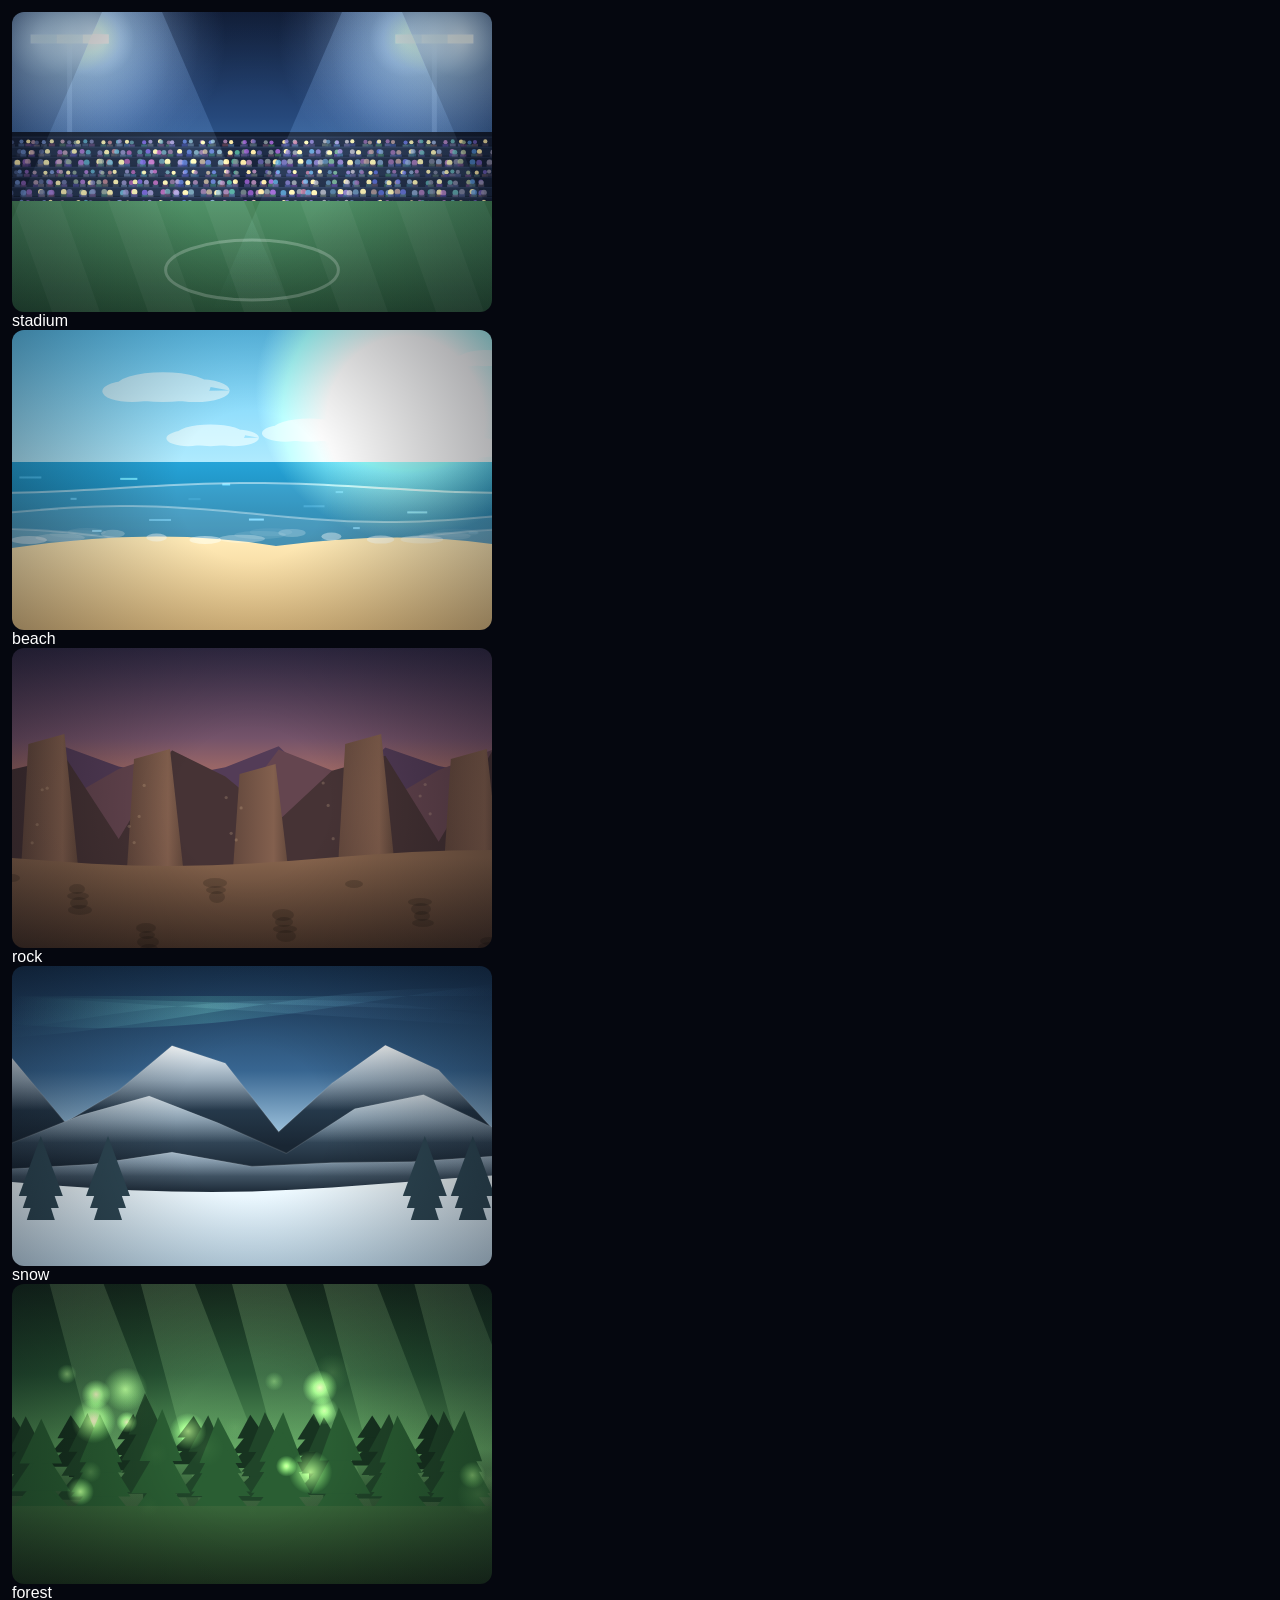
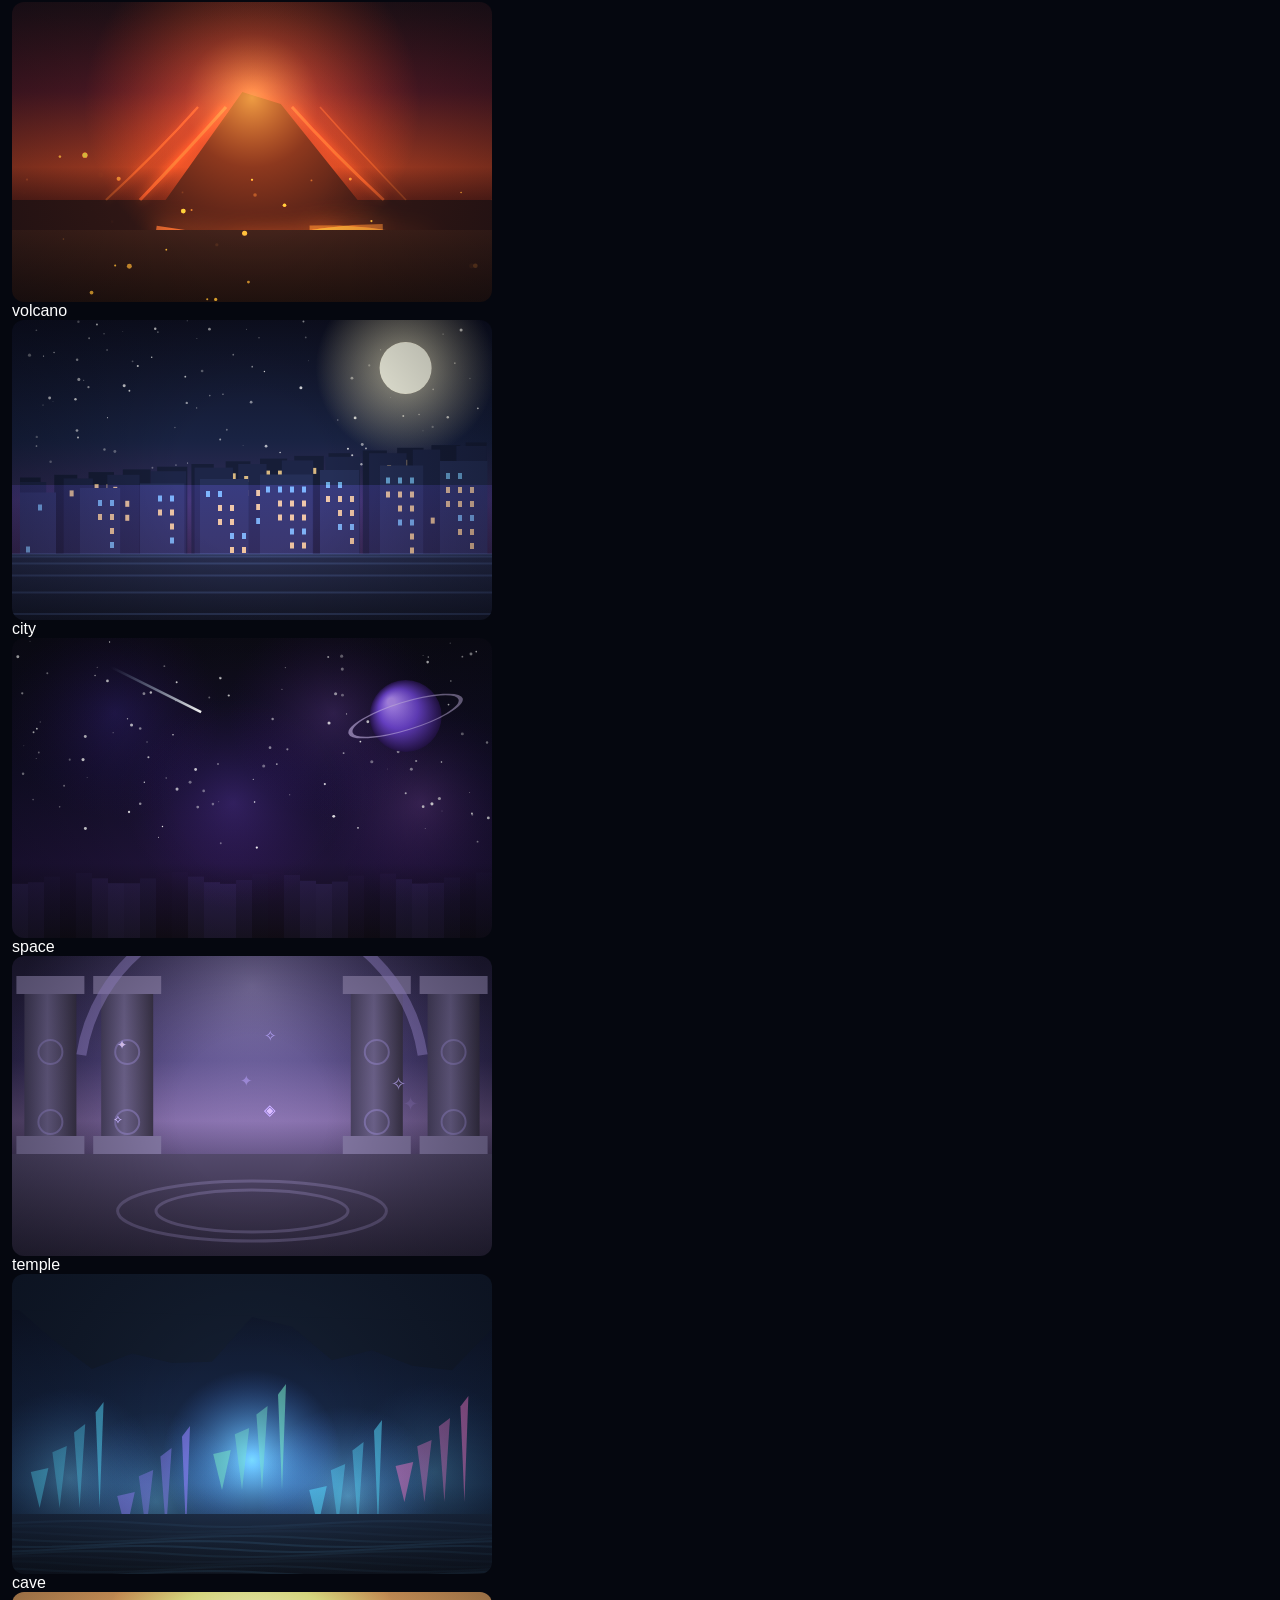
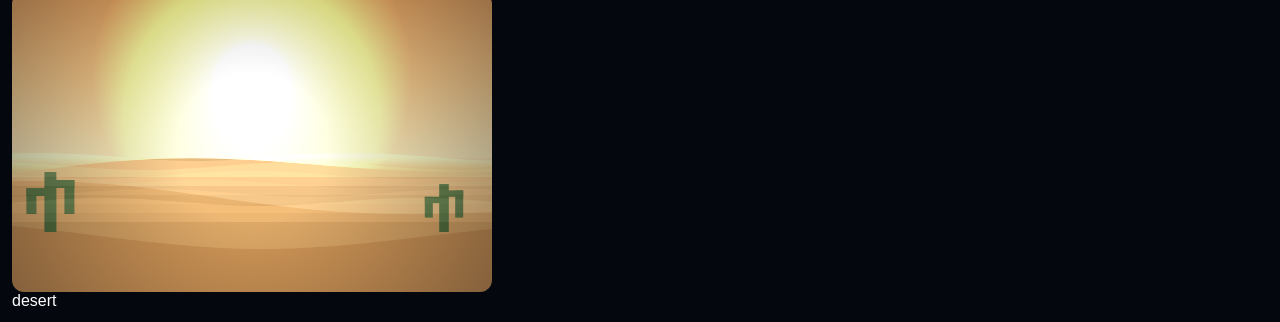
==== tools/scene_gallery.html @ 06742d49 "⚔️ 포켓몬 배틀 시뮬레이터: 1~9세대 1,025종 · 11개 배경 · 5가지 날씨 · 기술별 Canvas 연출" ====
<!doctype html><meta charset="utf-8">
<style>body{margin:0;background:#05070f;color:#fff;font-family:sans-serif;display:grid;grid-template-columns:repeat(3,480px);gap:12px;padding:12px}#g canvas{width:480px;height:300px;border-radius:12px;display:block}</style>
<div id="g"></div>
<script type="module">
import { Scene, STAGE_LIST } from '../js/scenes.js';
const g=document.getElementById('g');
const scenes=[];
for (const id of STAGE_LIST) {
  const d=document.createElement('div');
  d.innerHTML=`<canvas></canvas><div>${id}</div>`;
  g.appendChild(d);
  scenes.push(new Scene(d.querySelector('canvas'), id, 'clear', false, true, false));
}
window.__scenes=scenes;
window.ready=true;
</script>
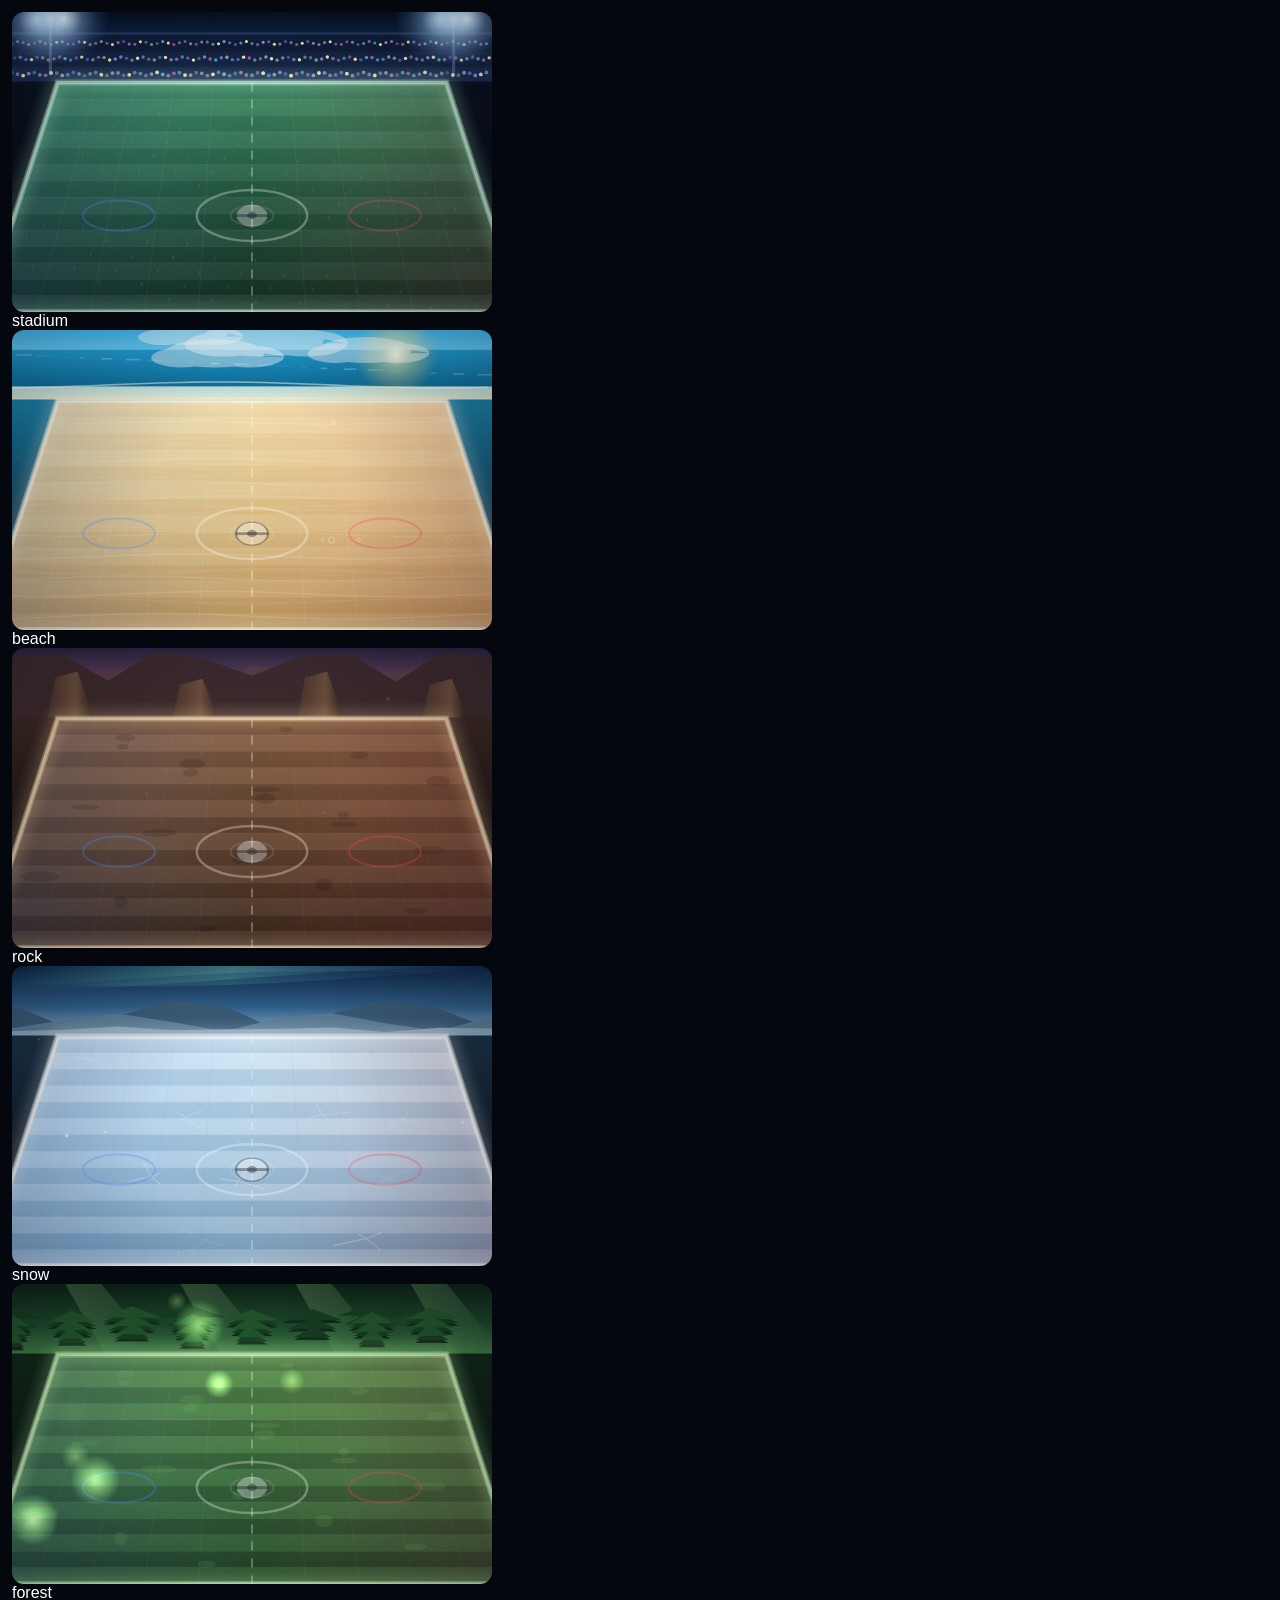
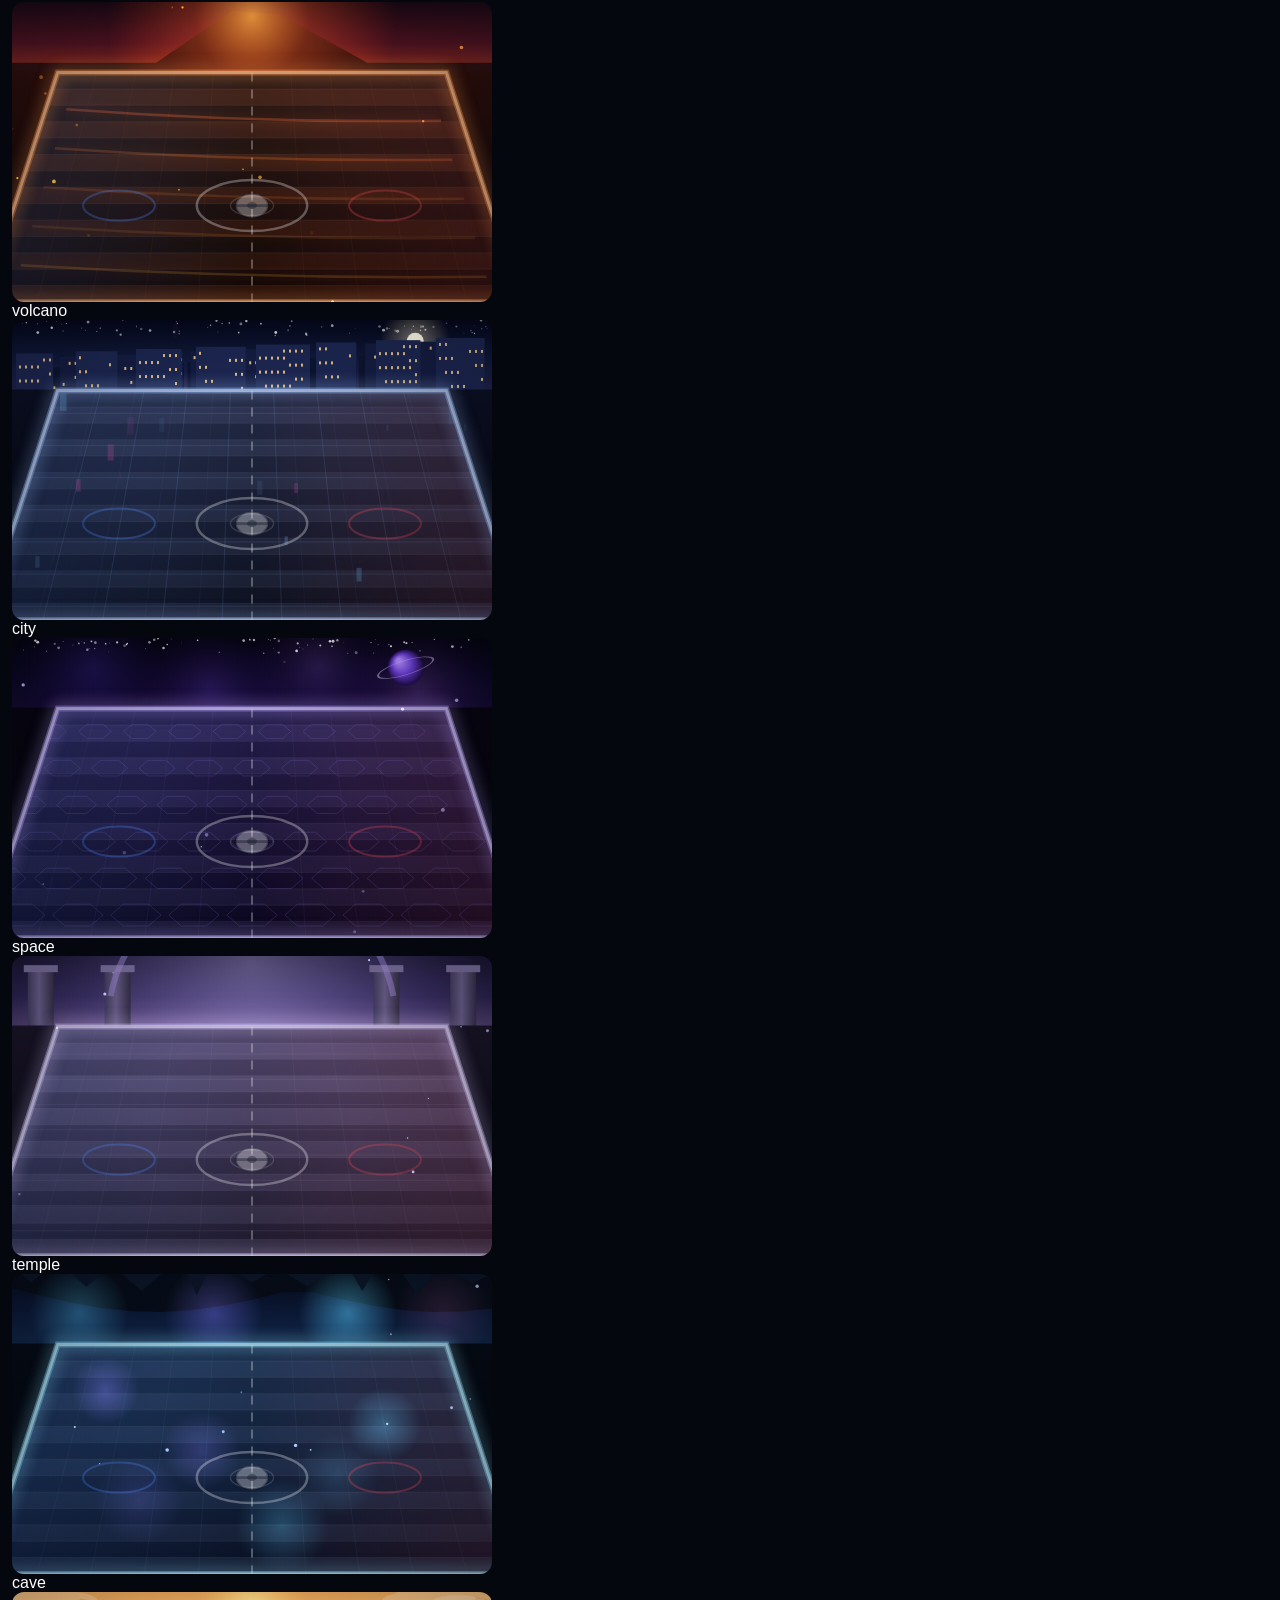
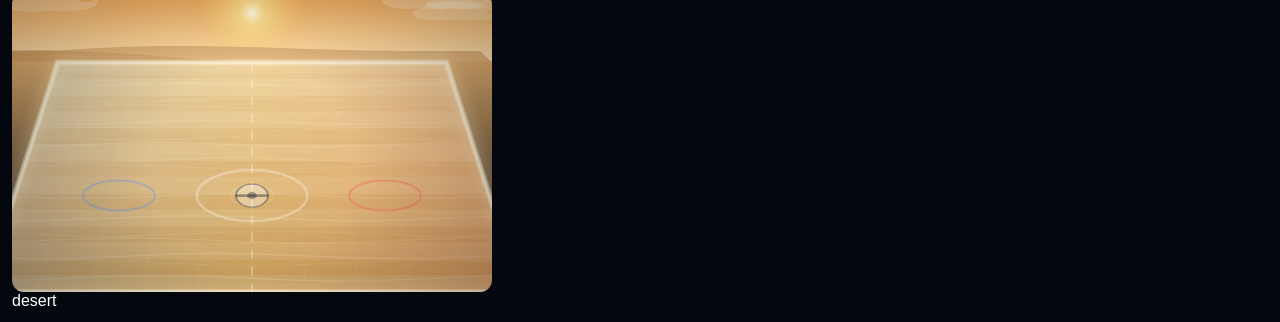
==== commit 9fc02318: "⚡ 실시간 아레나 난투 개편: 2.5D 쿼터뷰 전장 11종 · 최대 6마리 동시 교전 · 회피 판정 · 기술 말풍선 · 캐스터/해설 중계" ====
--- a/tools/scene_gallery.html
+++ b/tools/scene_gallery.html
@@ -2,14 +2,14 @@
 <style>body{margin:0;background:#05070f;color:#fff;font-family:sans-serif;display:grid;grid-template-columns:repeat(3,480px);gap:12px;padding:12px}#g canvas{width:480px;height:300px;border-radius:12px;display:block}</style>
 <div id="g"></div>
 <script type="module">
-import { Scene, STAGE_LIST } from '../js/scenes.js';
+import { ArenaScene, ARENA_STAGES } from '../js/arena-scenes.js';
 const g=document.getElementById('g');
 const scenes=[];
-for (const id of STAGE_LIST) {
+for (const id of Object.keys(ARENA_STAGES)) {
   const d=document.createElement('div');
   d.innerHTML=`<canvas></canvas><div>${id}</div>`;
   g.appendChild(d);
-  scenes.push(new Scene(d.querySelector('canvas'), id, 'clear', false, true, false));
+  scenes.push(new ArenaScene(d.querySelector('canvas'), id, 'clear', false, true));
 }
 window.__scenes=scenes;
 window.ready=true;
